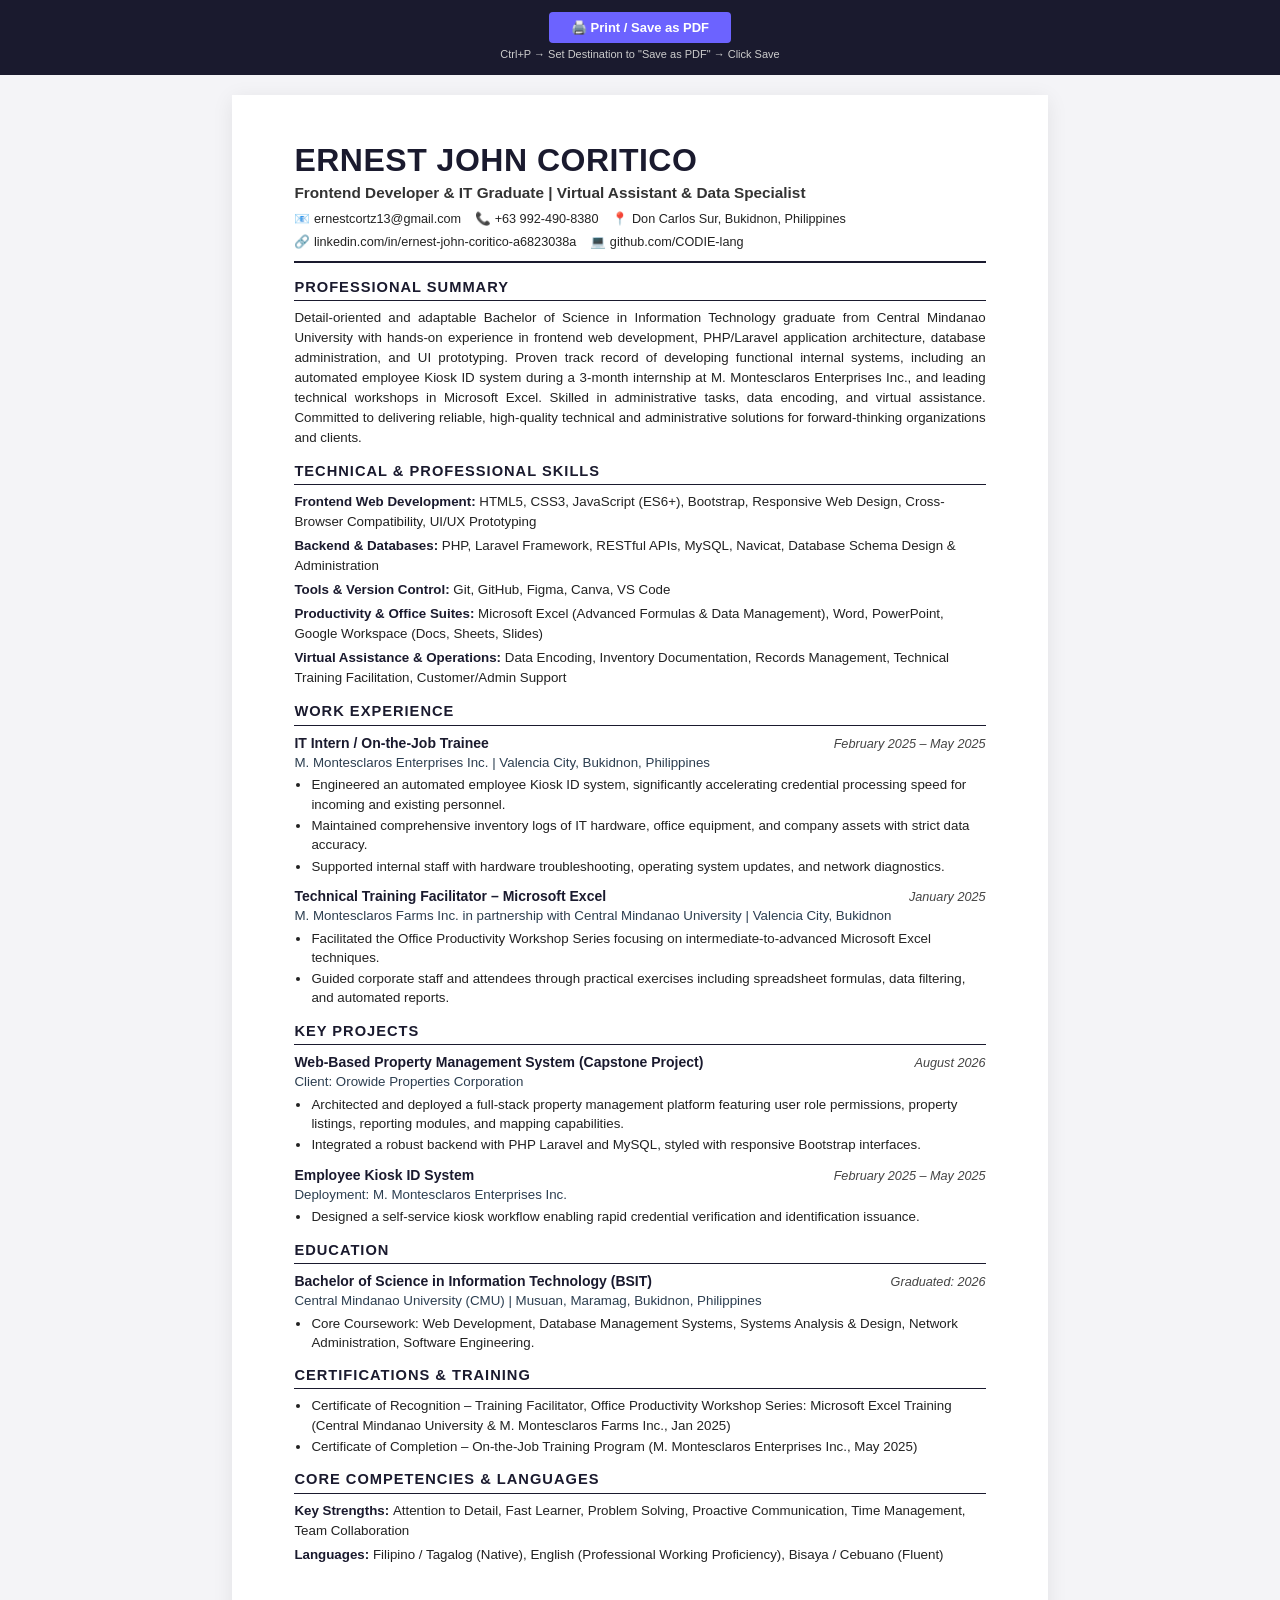
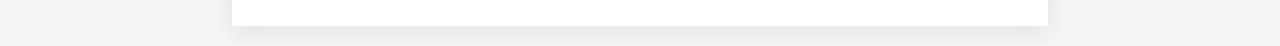
==== resume.html @ 43ed0453 "Update portfolio" ====
<!DOCTYPE html>
<html lang="en">
<head>
  <meta charset="UTF-8" />
  <meta name="viewport" content="width=device-width, initial-scale=1.0" />
  <title>Ernest John Coritico – Resume</title>
  <style>
    /* ===== ATS-FRIENDLY RESUME STYLES ===== */
    @page {
      size: letter portrait;
      margin: 0.5in;
    }

    * {
      margin: 0;
      padding: 0;
      box-sizing: border-box;
    }

    body {
      font-family: 'Calibri', 'Arial', Helvetica, sans-serif;
      font-size: 10.5pt;
      line-height: 1.45;
      color: #111111;
      background: #f4f4f7;
    }

    .page {
      max-width: 8.5in;
      margin: 20px auto;
      background: #ffffff;
      padding: 0.5in 0.65in;
      box-shadow: 0 4px 20px rgba(0,0,0,0.08);
    }

    /* ── HEADER ── */
    .resume-header {
      border-bottom: 2px solid #1a1a2e;
      padding-bottom: 10px;
      margin-bottom: 14px;
    }

    .resume-name {
      font-size: 24pt;
      font-weight: 700;
      letter-spacing: 0.5px;
      color: #1a1a2e;
      text-transform: uppercase;
      line-height: 1.1;
    }

    .resume-title {
      font-size: 11.5pt;
      font-weight: 600;
      color: #333333;
      margin-top: 4px;
    }

    .resume-contact {
      margin-top: 6px;
      font-size: 9.5pt;
      color: #222222;
      display: flex;
      flex-wrap: wrap;
      gap: 4px 14px;
    }

    .resume-contact span {
      display: inline-flex;
      align-items: center;
    }

    /* ── SECTIONS ── */
    .section {
      margin-bottom: 13px;
    }

    .section-title {
      font-size: 11pt;
      font-weight: 700;
      text-transform: uppercase;
      letter-spacing: 1px;
      color: #1a1a2e;
      border-bottom: 1.5px solid #1a1a2e;
      padding-bottom: 2px;
      margin-bottom: 7px;
    }

    /* ── ENTRIES ── */
    .entry {
      margin-bottom: 10px;
    }

    .entry:last-child {
      margin-bottom: 0;
    }

    .entry-header {
      display: flex;
      justify-content: space-between;
      align-items: baseline;
      flex-wrap: wrap;
    }

    .entry-title {
      font-size: 10.5pt;
      font-weight: 700;
      color: #1a1a2e;
    }

    .entry-date {
      font-size: 9.5pt;
      color: #444444;
      font-style: italic;
      white-space: nowrap;
    }

    .entry-org {
      font-size: 10pt;
      font-weight: 500;
      color: #2c3e50;
      margin-bottom: 3px;
    }

    .entry ul {
      padding-left: 17px;
      margin-top: 3px;
    }

    .entry ul li {
      font-size: 10pt;
      color: #222222;
      margin-bottom: 2px;
    }

    /* ── SKILLS ── */
    .skills-block {
      font-size: 10pt;
      color: #222222;
      line-height: 1.5;
    }

    .skills-block p {
      margin-bottom: 4px;
    }

    .skills-block p:last-child {
      margin-bottom: 0;
    }

    .skill-category {
      font-weight: 700;
      color: #1a1a2e;
    }

    .summary-text {
      font-size: 10pt;
      color: #222222;
      line-height: 1.5;
      text-align: justify;
    }

    /* ── PRINT MEDIA RULES ── */
    @media print {
      body {
        background: #ffffff !important;
        font-size: 10pt;
      }
      .page {
        margin: 0 !important;
        padding: 0 !important;
        box-shadow: none !important;
        max-width: 100% !important;
        width: 100% !important;
      }
      .no-print {
        display: none !important;
      }
    }

    .print-bar {
      text-align: center;
      padding: 12px;
      background: #1a1a2e;
    }

    .print-btn {
      display: inline-block;
      padding: 8px 22px;
      background: #6c63ff;
      color: #fff;
      border: none;
      border-radius: 4px;
      font-size: 13px;
      font-weight: 600;
      cursor: pointer;
      text-decoration: none;
    }

    .print-btn:hover {
      background: #5a52e0;
    }

    .print-hint {
      color: #ccc;
      font-size: 11px;
      margin-top: 4px;
    }
  </style>
</head>
<body>

  <!-- Screen Only Toolbar -->
  <div class="print-bar no-print">
    <button class="print-btn" onclick="window.print()">🖨️ Print / Save as PDF</button>
    <div class="print-hint">Ctrl+P → Set Destination to "Save as PDF" → Click Save</div>
  </div>

  <div class="page">

    <!-- ── HEADER ── -->
    <header class="resume-header">
      <h1 class="resume-name">Ernest John Coritico</h1>
      <div class="resume-title">Frontend Developer &amp; IT Graduate | Virtual Assistant &amp; Data Specialist</div>
      <div class="resume-contact">
        <span>📧 ernestcortz13@gmail.com</span>
        <span>📞 +63 992-490-8380</span>
        <span>📍 Don Carlos Sur, Bukidnon, Philippines</span>
        <span>🔗 linkedin.com/in/ernest-john-coritico-a6823038a</span>
        <span>💻 github.com/CODIE-lang</span>
      </div>
    </header>

    <!-- ── PROFESSIONAL SUMMARY ── -->
    <section class="section">
      <h2 class="section-title">Professional Summary</h2>
      <p class="summary-text">
        Detail-oriented and adaptable Bachelor of Science in Information Technology graduate from Central Mindanao University with hands-on experience in frontend web development, PHP/Laravel application architecture, database administration, and UI prototyping. Proven track record of developing functional internal systems, including an automated employee Kiosk ID system during a 3-month internship at M. Montesclaros Enterprises Inc., and leading technical workshops in Microsoft Excel. Skilled in administrative tasks, data encoding, and virtual assistance. Committed to delivering reliable, high-quality technical and administrative solutions for forward-thinking organizations and clients.
      </p>
    </section>

    <!-- ── TECHNICAL & PROFESSIONAL SKILLS ── -->
    <section class="section">
      <h2 class="section-title">Technical &amp; Professional Skills</h2>
      <div class="skills-block">
        <p>
          <span class="skill-category">Frontend Web Development: </span>
          HTML5, CSS3, JavaScript (ES6+), Bootstrap, Responsive Web Design, Cross-Browser Compatibility, UI/UX Prototyping
        </p>
        <p>
          <span class="skill-category">Backend &amp; Databases: </span>
          PHP, Laravel Framework, RESTful APIs, MySQL, Navicat, Database Schema Design &amp; Administration
        </p>
        <p>
          <span class="skill-category">Tools &amp; Version Control: </span>
          Git, GitHub, Figma, Canva, VS Code
        </p>
        <p>
          <span class="skill-category">Productivity &amp; Office Suites: </span>
          Microsoft Excel (Advanced Formulas &amp; Data Management), Word, PowerPoint, Google Workspace (Docs, Sheets, Slides)
        </p>
        <p>
          <span class="skill-category">Virtual Assistance &amp; Operations: </span>
          Data Encoding, Inventory Documentation, Records Management, Technical Training Facilitation, Customer/Admin Support
        </p>
      </div>
    </section>

    <!-- ── WORK EXPERIENCE ── -->
    <section class="section">
      <h2 class="section-title">Work Experience</h2>

      <!-- OJT -->
      <div class="entry">
        <div class="entry-header">
          <span class="entry-title">IT Intern / On-the-Job Trainee</span>
          <span class="entry-date">February 2025 – May 2025</span>
        </div>
        <div class="entry-org">M. Montesclaros Enterprises Inc. | Valencia City, Bukidnon, Philippines</div>
        <ul>
          <li>Engineered an automated employee Kiosk ID system, significantly accelerating credential processing speed for incoming and existing personnel.</li>
          <li>Maintained comprehensive inventory logs of IT hardware, office equipment, and company assets with strict data accuracy.</li>
          <li>Supported internal staff with hardware troubleshooting, operating system updates, and network diagnostics.</li>
        </ul>
      </div>

      <!-- Training Facilitator -->
      <div class="entry">
        <div class="entry-header">
          <span class="entry-title">Technical Training Facilitator – Microsoft Excel</span>
          <span class="entry-date">January 2025</span>
        </div>
        <div class="entry-org">M. Montesclaros Farms Inc. in partnership with Central Mindanao University | Valencia City, Bukidnon</div>
        <ul>
          <li>Facilitated the Office Productivity Workshop Series focusing on intermediate-to-advanced Microsoft Excel techniques.</li>
          <li>Guided corporate staff and attendees through practical exercises including spreadsheet formulas, data filtering, and automated reports.</li>
        </ul>
      </div>

    </section>

    <!-- ── KEY PROJECTS ── -->
    <section class="section">
      <h2 class="section-title">Key Projects</h2>

      <!-- Capstone -->
      <div class="entry">
        <div class="entry-header">
          <span class="entry-title">Web-Based Property Management System (Capstone Project)</span>
          <span class="entry-date">August 2026</span>
        </div>
        <div class="entry-org">Client: Orowide Properties Corporation</div>
        <ul>
          <li>Architected and deployed a full-stack property management platform featuring user role permissions, property listings, reporting modules, and mapping capabilities.</li>
          <li>Integrated a robust backend with PHP Laravel and MySQL, styled with responsive Bootstrap interfaces.</li>
        </ul>
      </div>

      <!-- Kiosk -->
      <div class="entry">
        <div class="entry-header">
          <span class="entry-title">Employee Kiosk ID System</span>
          <span class="entry-date">February 2025 – May 2025</span>
        </div>
        <div class="entry-org">Deployment: M. Montesclaros Enterprises Inc.</div>
        <ul>
          <li>Designed a self-service kiosk workflow enabling rapid credential verification and identification issuance.</li>
        </ul>
      </div>

    </section>

    <!-- ── EDUCATION ── -->
    <section class="section">
      <h2 class="section-title">Education</h2>
      <div class="entry">
        <div class="entry-header">
          <span class="entry-title">Bachelor of Science in Information Technology (BSIT)</span>
          <span class="entry-date">Graduated: 2026</span>
        </div>
        <div class="entry-org">Central Mindanao University (CMU) | Musuan, Maramag, Bukidnon, Philippines</div>
        <ul>
          <li>Core Coursework: Web Development, Database Management Systems, Systems Analysis &amp; Design, Network Administration, Software Engineering.</li>
        </ul>
      </div>
    </section>

    <!-- ── CERTIFICATIONS & RECOGNITION ── -->
    <section class="section">
      <h2 class="section-title">Certifications &amp; Training</h2>
      <div class="entry">
        <ul>
          <li>Certificate of Recognition – Training Facilitator, Office Productivity Workshop Series: Microsoft Excel Training (Central Mindanao University &amp; M. Montesclaros Farms Inc., Jan 2025)</li>
          <li>Certificate of Completion – On-the-Job Training Program (M. Montesclaros Enterprises Inc., May 2025)</li>
        </ul>
      </div>
    </section>

    <!-- ── KEY STRENGTHS & LANGUAGES ── -->
    <section class="section">
      <h2 class="section-title">Core Competencies &amp; Languages</h2>
      <div class="skills-block">
        <p>
          <span class="skill-category">Key Strengths: </span>
          Attention to Detail, Fast Learner, Problem Solving, Proactive Communication, Time Management, Team Collaboration
        </p>
        <p>
          <span class="skill-category">Languages: </span>
          Filipino / Tagalog (Native), English (Professional Working Proficiency), Bisaya / Cebuano (Fluent)
        </p>
      </div>
    </section>

  </div>

</body>
</html>
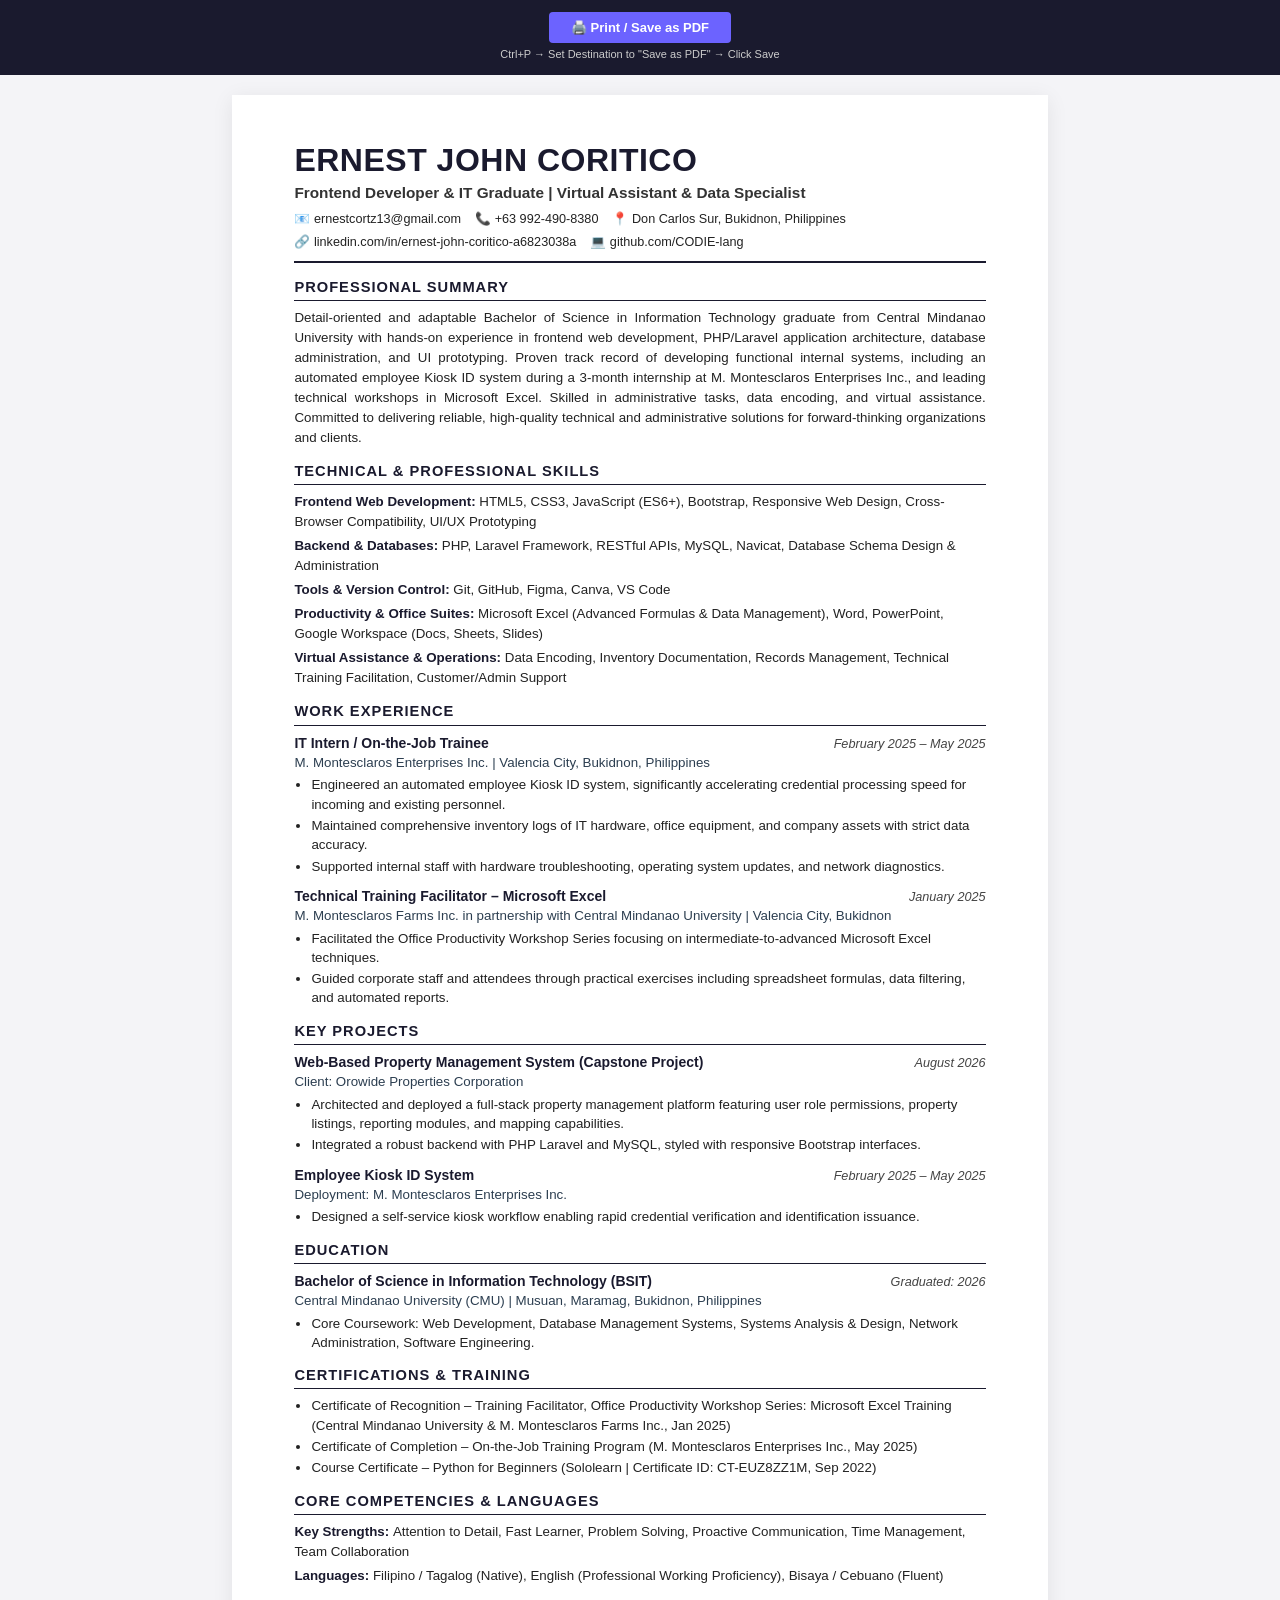
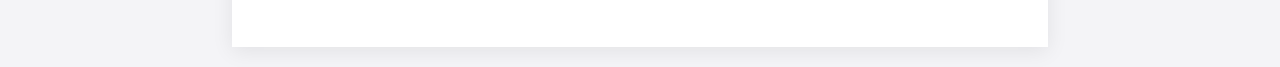
==== commit 5bf3ddc3: "Update portfolio" ====
--- a/resume.html
+++ b/resume.html
@@ -352,6 +352,7 @@
         <ul>
           <li>Certificate of Recognition – Training Facilitator, Office Productivity Workshop Series: Microsoft Excel Training (Central Mindanao University &amp; M. Montesclaros Farms Inc., Jan 2025)</li>
           <li>Certificate of Completion – On-the-Job Training Program (M. Montesclaros Enterprises Inc., May 2025)</li>
+          <li>Course Certificate – Python for Beginners (Sololearn | Certificate ID: CT-EUZ8ZZ1M, Sep 2022)</li>
         </ul>
       </div>
     </section>
